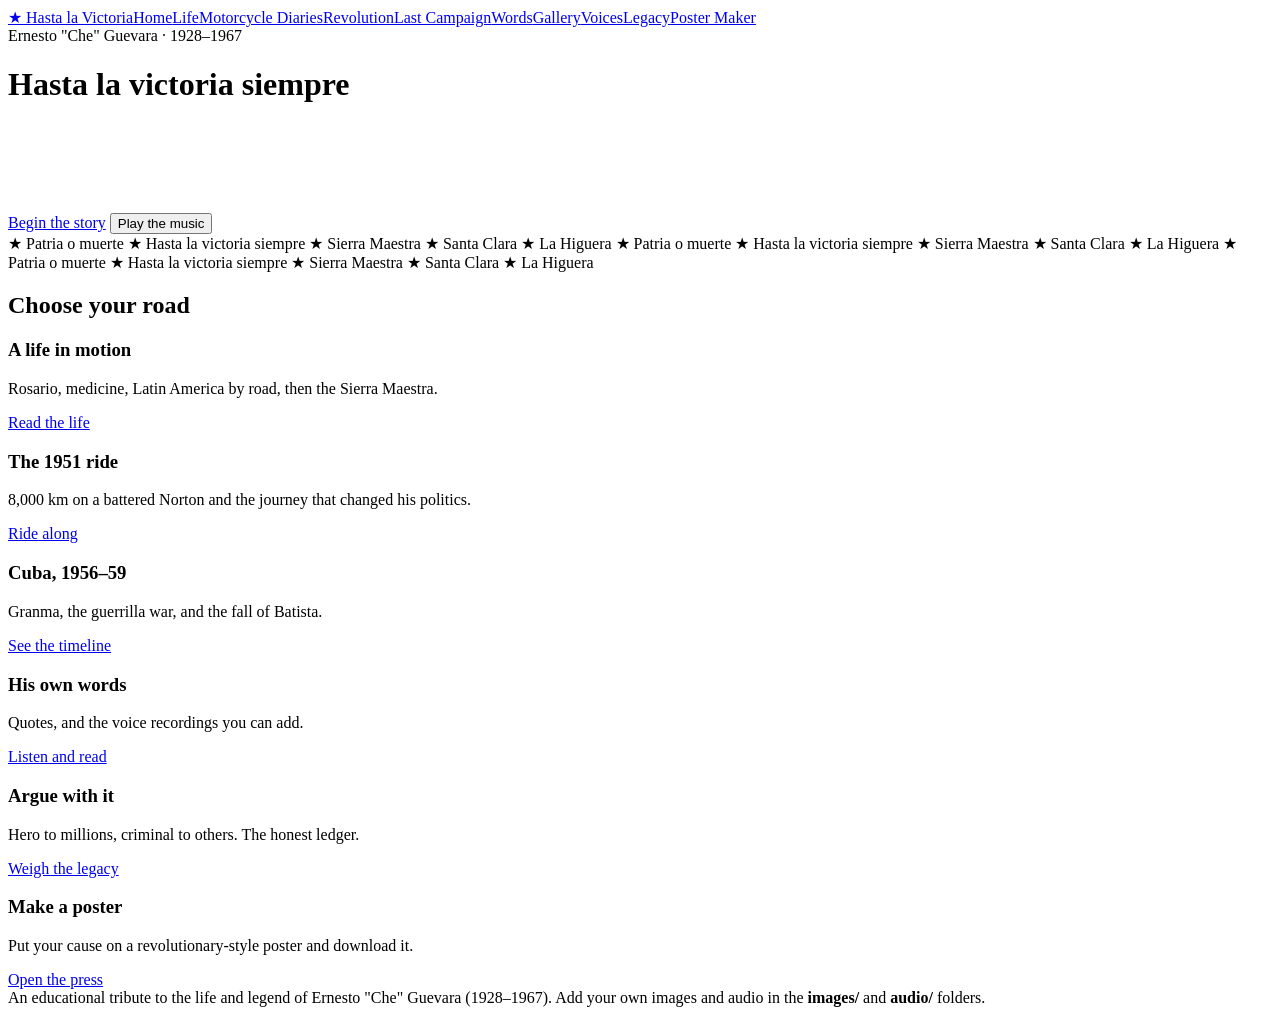
==== index.html @ e0ba7ec7 "Add files via upload" ====
<!doctype html><html lang="en"><head><meta charset="utf-8"><meta name="viewport" content="width=device-width,initial-scale=1"><title>Home | Hasta la Victoria Siempre</title>
<!doctype html><html lang="en"><head><meta charset="utf-8"><meta name="viewport" content="width=device-width,initial-scale=1"><title>Home | Hasta la Victoria Siempre</title>
<link rel="preconnect" href="https://fonts.googleapis.com"><link rel="preconnect" href="https://fonts.gstatic.com" crossorigin>
<link href="https://fonts.googleapis.com/css2?family=Special+Elite&family=Stardos+Stencil:wght@400;700&display=swap" rel="stylesheet"><link rel="stylesheet" href="css/style.css"></head><body>
<header class="nav"><a class="logo" href="index.html">★ Hasta la Victoria</a><a href="index.html" aria-current=page>Home</a><a href="biography.html">Life</a><a href="diaries.html">Motorcycle Diaries</a><a href="revolution.html">Revolution</a><a href="last-campaign.html">Last Campaign</a><a href="words.html">Words</a><a href="gallery.html">Gallery</a><a href="voices.html">Voices</a><a href="legacy.html">Legacy</a><a href="poster.html">Poster Maker</a></header>
<div class="wrap hero"><div><span class="tag">Ernesto "Che" Guevara · 1928–1967</span>
<h1>Hasta la <span>victoria</span> siempre</h1>
<p style="margin:1.4rem 0;font-size:1.2rem;min-height:3.4em"><span class="type" id="type" data-text="Doctor. Traveller. Guerrilla commander. Symbol. Ten pages on the man and the myth."></span></p>
<a class="btn" href="biography.html">Begin the story</a> <button class="btn alt" id="anthem">Play the music</button></div>
<div class="ph tall" data-img="images/che-portrait.jpg" data-note="Main portrait of Che (use a photo you have rights to)" role="img" aria-label="Main portrait of Che (use a photo you have rights to)"></div></div>
<div class="marquee"><div>★ Patria o muerte ★ Hasta la victoria siempre ★ Sierra Maestra ★ Santa Clara ★ La Higuera ★ Patria o muerte ★ Hasta la victoria siempre ★ Sierra Maestra ★ Santa Clara ★ La Higuera ★ Patria o muerte ★ Hasta la victoria siempre ★ Sierra Maestra ★ Santa Clara ★ La Higuera </div></div>
<section><div class="wrap"><h2>Choose your road</h2><div class="grid">
<div class="card"><h3>A life in motion</h3><p>Rosario, medicine, Latin America by road, then the Sierra Maestra.</p><a class="more" href="biography.html">Read the life</a></div>
<div class="card"><h3>The 1951 ride</h3><p>8,000 km on a battered Norton and the journey that changed his politics.</p><a class="more" href="diaries.html">Ride along</a></div>
<div class="card"><h3>Cuba, 1956–59</h3><p>Granma, the guerrilla war, and the fall of Batista.</p><a class="more" href="revolution.html">See the timeline</a></div>
<div class="card"><h3>His own words</h3><p>Quotes, and the voice recordings you can add.</p><a class="more" href="words.html">Listen and read</a></div>
<div class="card"><h3>Argue with it</h3><p>Hero to millions, criminal to others. The honest ledger.</p><a class="more" href="legacy.html">Weigh the legacy</a></div>
<div class="card"><h3>Make a poster</h3><p>Put your cause on a revolutionary-style poster and download it.</p><a class="more" href="poster.html">Open the press</a></div></div></div></section>
<footer>An educational tribute to the life and legend of Ernesto "Che" Guevara (1928–1967). Add your own images and audio in the <b>images/</b> and <b>audio/</b> folders.</footer><script src="js/main.js"></script></body></html>
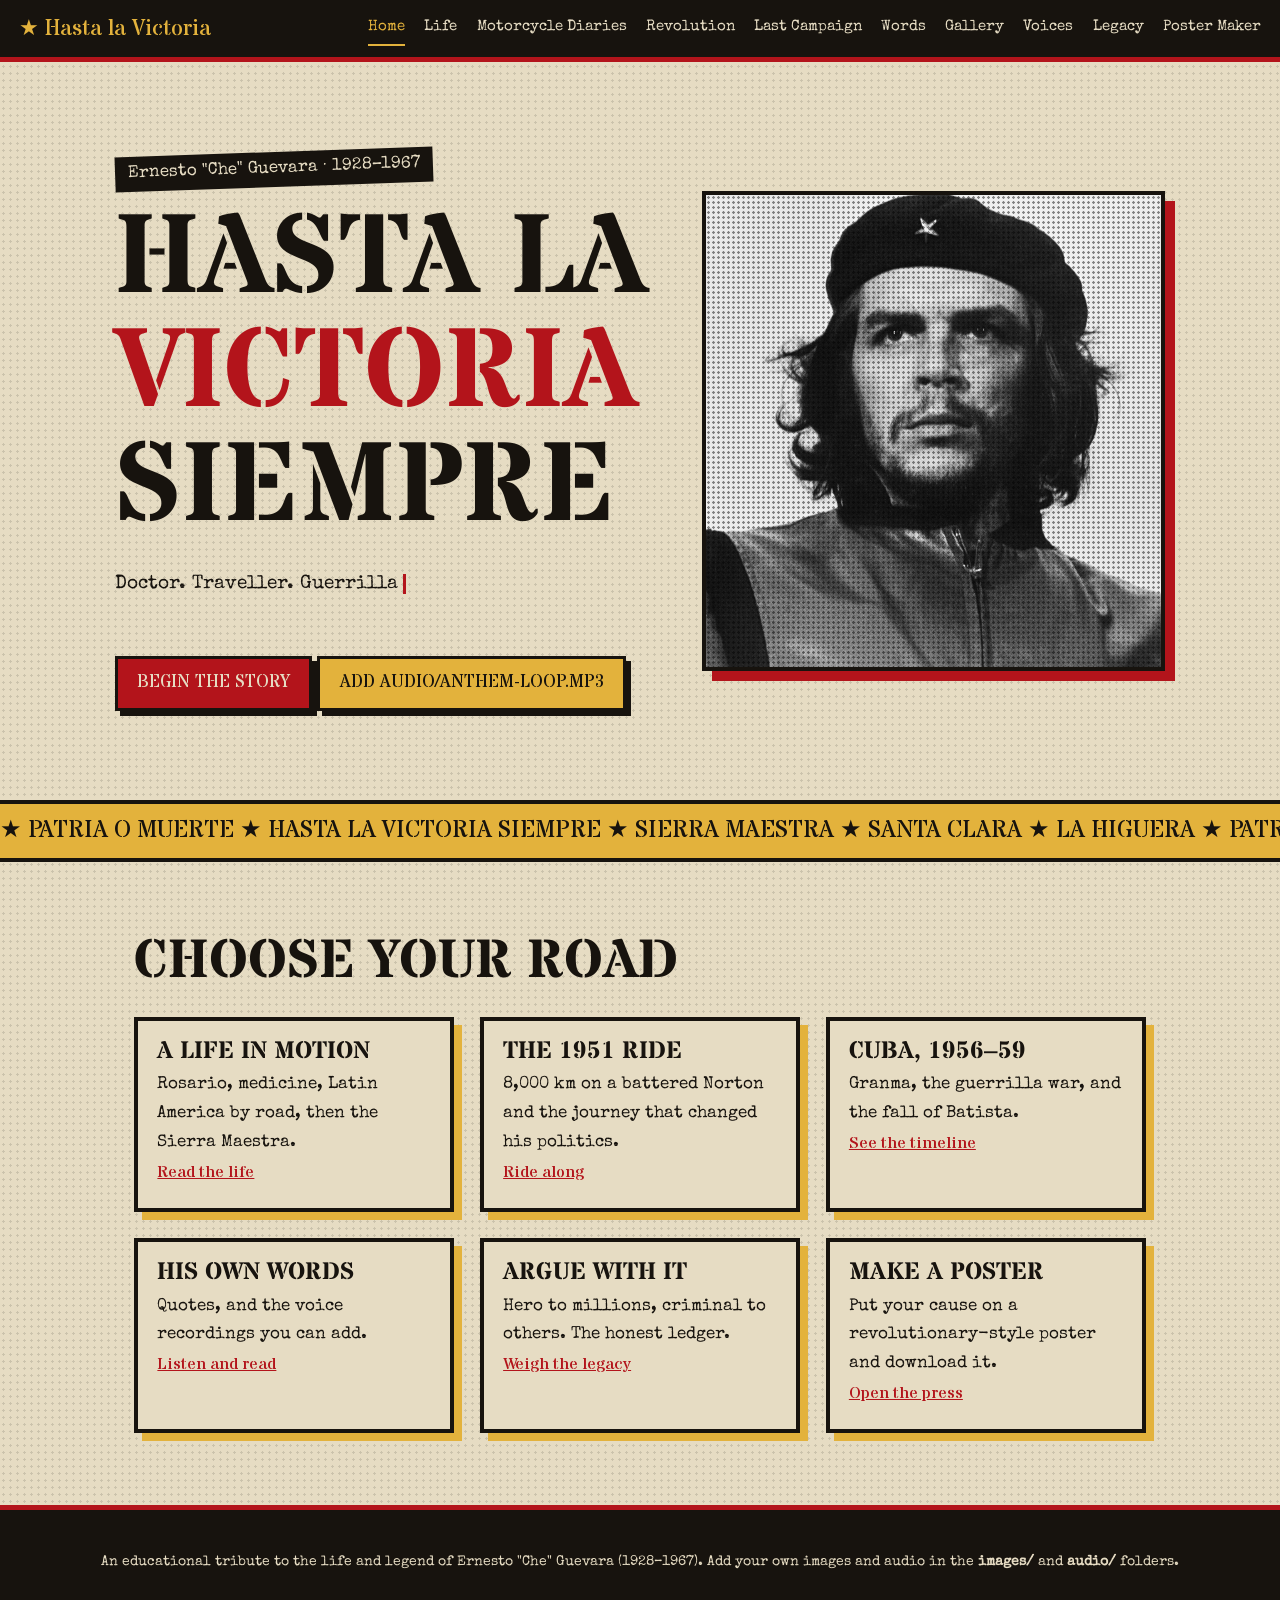
==== commit e471ec72: "Update index.html" ====
--- a/index.html
+++ b/index.html
@@ -1,7 +1,9 @@
 <!doctype html><html lang="en"><head><meta charset="utf-8"><meta name="viewport" content="width=device-width,initial-scale=1"><title>Home | Hasta la Victoria Siempre</title>
 <!doctype html><html lang="en"><head><meta charset="utf-8"><meta name="viewport" content="width=device-width,initial-scale=1"><title>Home | Hasta la Victoria Siempre</title>
 <link rel="preconnect" href="https://fonts.googleapis.com"><link rel="preconnect" href="https://fonts.gstatic.com" crossorigin>
-<link href="https://fonts.googleapis.com/css2?family=Special+Elite&family=Stardos+Stencil:wght@400;700&display=swap" rel="stylesheet"><link rel="stylesheet" href="css/style.css"></head><body>
+<link href="https://fonts.googleapis.com/css2?family=Special+Elite&family=Stardos+Stencil:wght@400;700&display=swap" rel="stylesheet"><link rel="stylesheet" href="css/style.css"><link rel="manifest" href="manifest.json">
+<meta name="theme-color" content="#b3141b">
+<link rel="apple-touch-icon" href="images/logo.png"></head><body>
 <header class="nav"><a class="logo" href="index.html">★ Hasta la Victoria</a><a href="index.html" aria-current=page>Home</a><a href="biography.html">Life</a><a href="diaries.html">Motorcycle Diaries</a><a href="revolution.html">Revolution</a><a href="last-campaign.html">Last Campaign</a><a href="words.html">Words</a><a href="gallery.html">Gallery</a><a href="voices.html">Voices</a><a href="legacy.html">Legacy</a><a href="poster.html">Poster Maker</a></header>
 <div class="wrap hero"><div><span class="tag">Ernesto "Che" Guevara · 1928–1967</span>
 <h1>Hasta la <span>victoria</span> siempre</h1>
@@ -16,4 +18,4 @@
 <div class="card"><h3>His own words</h3><p>Quotes, and the voice recordings you can add.</p><a class="more" href="words.html">Listen and read</a></div>
 <div class="card"><h3>Argue with it</h3><p>Hero to millions, criminal to others. The honest ledger.</p><a class="more" href="legacy.html">Weigh the legacy</a></div>
 <div class="card"><h3>Make a poster</h3><p>Put your cause on a revolutionary-style poster and download it.</p><a class="more" href="poster.html">Open the press</a></div></div></div></section>
-<footer>An educational tribute to the life and legend of Ernesto "Che" Guevara (1928–1967). Add your own images and audio in the <b>images/</b> and <b>audio/</b> folders.</footer><script src="js/main.js"></script></body></html>+<footer>An educational tribute to the life and legend of Ernesto "Che" Guevara (1928–1967). Add your own images and audio in the <b>images/</b> and <b>audio/</b> folders.</footer><script src="js/main.js"></script></body></html>
--- a/css/style.css
+++ b/css/style.css
@@ -0,0 +1,45 @@
+:root{--red:#b3141b;--olive:#3f4a1f;--paper:#e6dcc3;--ink:#17130e;--gold:#e3b23c;--hd:'Stardos Stencil','Impact',serif;--bd:'Special Elite','Courier New',monospace}
+*{box-sizing:border-box;margin:0}
+html{scroll-behavior:smooth}
+body{font:17px/1.7 var(--bd);color:var(--ink);background:var(--paper) radial-gradient(rgba(23,19,14,.13) 1px,transparent 1.4px) 0 0/7px 7px}
+a{color:var(--red)}a:focus-visible,button:focus-visible{outline:3px solid var(--gold);outline-offset:3px}
+h1,h2,h3{font-family:var(--hd);font-weight:700;line-height:1.02;text-transform:uppercase}
+h1{font-size:clamp(2.6rem,9vw,7rem)}h2{font-size:clamp(1.9rem,5vw,3.4rem);margin-bottom:.5em}h3{font-size:1.5rem;margin-bottom:.3em}
+header.nav{position:sticky;top:0;z-index:20;background:var(--ink);color:var(--paper);display:flex;flex-wrap:wrap;align-items:center;gap:.2rem 1.2rem;padding:.6rem 1.2rem;border-bottom:5px solid var(--red)}
+.logo{font-family:var(--hd);font-size:1.4rem;color:var(--gold);text-decoration:none;margin-right:auto}
+header.nav a:not(.logo){color:var(--paper);text-decoration:none;font-size:.95rem;padding:.2rem 0;border-bottom:2px solid transparent}
+header.nav a[aria-current]{border-color:var(--gold);color:var(--gold)}header.nav a:hover{border-color:var(--red)}
+.wrap{max-width:1050px;margin:auto;padding:0 1.2rem}
+section{padding:4.5rem 0}
+.band-red{background:var(--red);color:var(--paper);clip-path:polygon(0 4%,100% 0,100% 96%,0 100%);padding:7rem 0}
+.band-olive{background:var(--olive);color:var(--paper);clip-path:polygon(0 0,100% 4%,100% 100%,0 96%);padding:7rem 0}
+.band-ink{background:var(--ink);color:var(--paper);padding:5rem 0}
+.hero{display:grid;grid-template-columns:1.2fr 1fr;gap:2rem;align-items:center;min-height:82vh;padding:3rem 0}
+.hero h1 span{display:block;color:var(--red)}
+.hero .tag{background:var(--ink);color:var(--paper);display:inline-block;padding:.2rem .8rem;transform:rotate(-2deg);margin-bottom:1rem}
+.type{border-right:3px solid var(--red);padding-right:.3rem;white-space:pre-wrap}
+.ph{position:relative;background:#00000014 center/cover;border:4px solid var(--ink);box-shadow:10px 10px 0 var(--red);min-height:260px;display:grid;place-items:center;text-align:center;font-size:.85rem;overflow:hidden;color:var(--ink)}
+.ph.tall{min-height:480px}.ph.has::after{content:"";position:absolute;inset:0;background:radial-gradient(rgba(0,0,0,.45) 1px,transparent 1.5px) 0 0/5px 5px;mix-blend-mode:multiply}
+.ph:not(.has)::before{content:"★";position:absolute;font-size:12rem;color:var(--red);opacity:.18;line-height:1}
+.ph span{position:relative;padding:1rem;background:var(--paper);border:2px dashed var(--ink);max-width:80%}
+.marquee{background:var(--gold);border-block:4px solid var(--ink);overflow:hidden;white-space:nowrap;font-family:var(--hd);font-size:1.5rem;text-transform:uppercase}
+.marquee div{display:inline-block;padding:.4rem 0;animation:m 28s linear infinite}@keyframes m{to{transform:translateX(-33.33%)}}
+.btn{font:inherit;font-family:var(--hd);text-transform:uppercase;background:var(--red);color:var(--paper);border:3px solid var(--ink);padding:.6rem 1.2rem;cursor:pointer;box-shadow:5px 5px 0 var(--ink);text-decoration:none;display:inline-block;font-size:1.1rem}
+.btn:hover{transform:translate(2px,2px);box-shadow:3px 3px 0 var(--ink)}.btn.alt{background:var(--gold);color:var(--ink)}
+.grid{display:grid;grid-template-columns:repeat(auto-fit,minmax(260px,1fr));gap:1.6rem}
+.card{background:var(--paper);color:var(--ink);border:4px solid var(--ink);padding:1.2rem;box-shadow:8px 8px 0 var(--gold)}
+.card a.more{font-family:var(--hd)}
+.tl{border-left:6px solid var(--gold);margin-left:.6rem;padding-left:1.6rem}
+.tl article{margin-bottom:2.2rem;position:relative;max-width:62ch}.tl article::before{content:"★";position:absolute;left:-2.55rem;top:0;color:var(--red);font-size:1.4rem;line-height:1}
+.band-olive .tl article::before,.band-ink .tl article::before{color:var(--gold)}
+.tl time{font-family:var(--hd);font-size:1.6rem;color:var(--red)}.band-olive .tl time,.band-ink .tl time{color:var(--gold)}
+blockquote{font-size:clamp(1.3rem,3.2vw,2.2rem);line-height:1.3;border-left:8px solid var(--paper);padding-left:1.2rem}
+blockquote cite{display:block;font-size:.9rem;margin-top:.8rem}
+.gal{columns:3 220px;gap:1.2rem}.gal .ph{margin-bottom:1.4rem;cursor:zoom-in}
+#lb{position:fixed;inset:0;background:#000d;display:none;place-items:center;z-index:50}#lb.on{display:grid}#lb img{max-width:92vw;max-height:88vh;border:5px solid var(--paper)}
+audio{width:100%;margin:.6rem 0}.miss{color:var(--red);font-size:.85rem}
+canvas{max-width:100%;border:4px solid var(--ink);box-shadow:8px 8px 0 var(--red)}
+input[type=text]{font:inherit;width:100%;padding:.6rem;border:3px solid var(--ink);background:#fff8;margin:.4rem 0 1rem}
+footer{background:var(--ink);color:var(--paper);text-align:center;padding:2.5rem 1rem;border-top:5px solid var(--red);font-size:.9rem}
+@media(max-width:760px){.hero{grid-template-columns:1fr}.ph.tall{min-height:320px}section{padding:3rem 0}}
+@media(prefers-reduced-motion:reduce){.marquee div{animation:none}html{scroll-behavior:auto}}
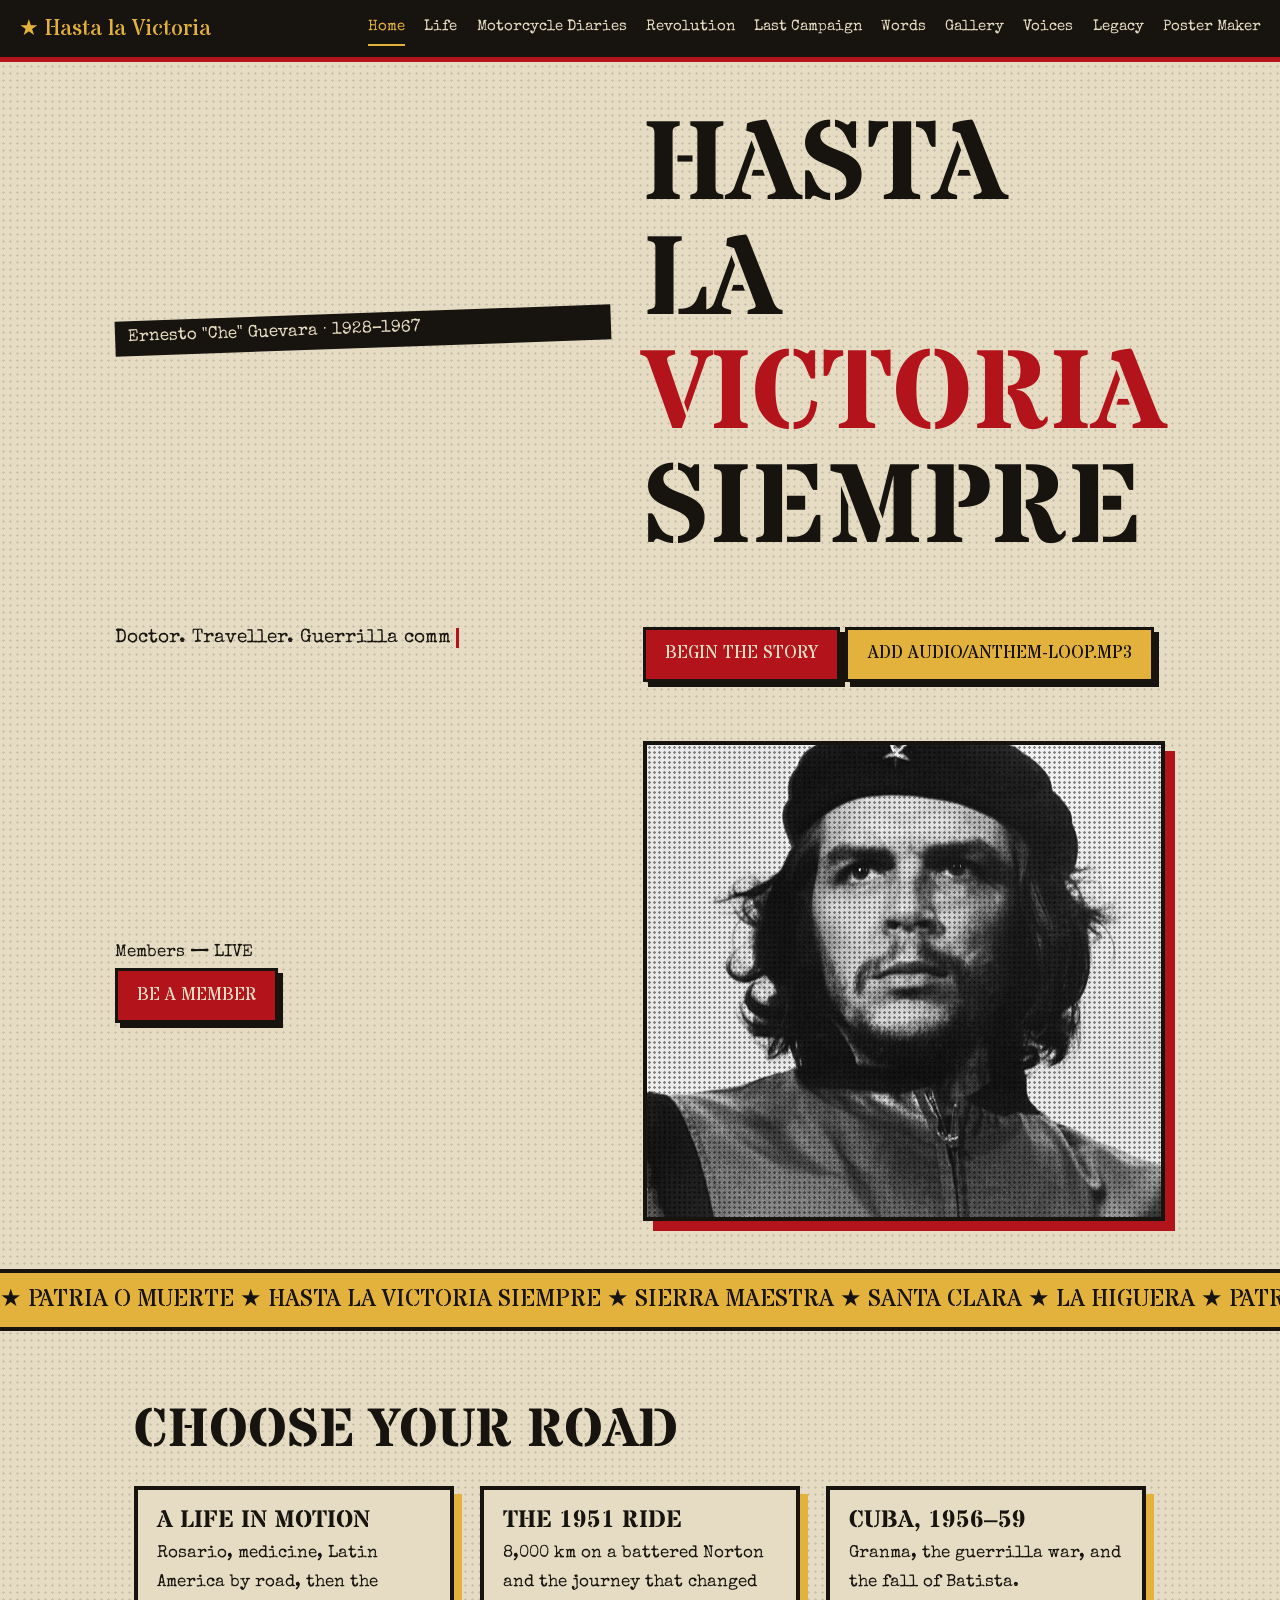
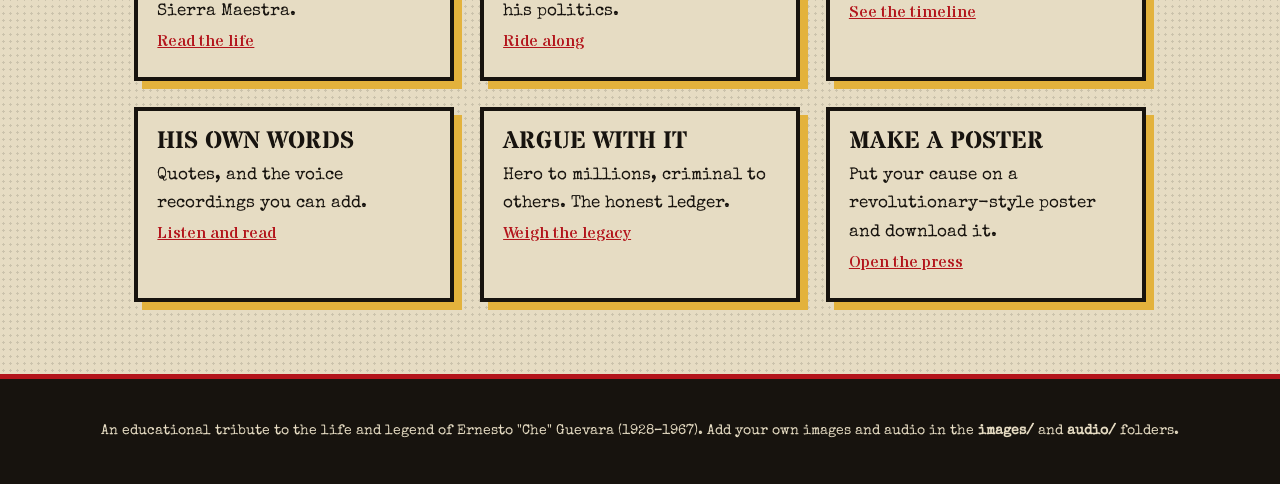
==== commit b0c817e5: "Update index.html" ====
--- a/index.html
+++ b/index.html
@@ -5,10 +5,23 @@
 <meta name="theme-color" content="#b3141b">
 <link rel="apple-touch-icon" href="images/logo.png"></head><body>
 <header class="nav"><a class="logo" href="index.html">★ Hasta la Victoria</a><a href="index.html" aria-current=page>Home</a><a href="biography.html">Life</a><a href="diaries.html">Motorcycle Diaries</a><a href="revolution.html">Revolution</a><a href="last-campaign.html">Last Campaign</a><a href="words.html">Words</a><a href="gallery.html">Gallery</a><a href="voices.html">Voices</a><a href="legacy.html">Legacy</a><a href="poster.html">Poster Maker</a></header>
-<div class="wrap hero"><div><span class="tag">Ernesto "Che" Guevara · 1928–1967</span>
+<div class="wrap hero"><span class="tag">Ernesto "Che" Guevara · 1928–1967</span>
 <h1>Hasta la <span>victoria</span> siempre</h1>
 <p style="margin:1.4rem 0;font-size:1.2rem;min-height:3.4em"><span class="type" id="type" data-text="Doctor. Traveller. Guerrilla commander. Symbol. Ten pages on the man and the myth."></span></p>
-<a class="btn" href="biography.html">Begin the story</a> <button class="btn alt" id="anthem">Play the music</button></div>
+  <div class="hero-actions">
+<a class="btn" href="biography.html">Begin the story</a>
+<button class="btn alt" id="anthem">Play the music</button>
+</div>
+
+<div class="member-actions" aria-label="Ernesto membership">
+  <div class="member-count" aria-live="polite">
+    <span class="member-count-label">Members</span>
+    <strong id="memberCount" aria-label="Current member count">—</strong>
+    <span class="member-live">LIVE</span>
+  </div>
+
+  <a class="btn member-btn" href="form.html">Be a Member</a>
+</div>
 <div class="ph tall" data-img="images/che-portrait.jpg" data-note="Main portrait of Che (use a photo you have rights to)" role="img" aria-label="Main portrait of Che (use a photo you have rights to)"></div></div>
 <div class="marquee"><div>★ Patria o muerte ★ Hasta la victoria siempre ★ Sierra Maestra ★ Santa Clara ★ La Higuera ★ Patria o muerte ★ Hasta la victoria siempre ★ Sierra Maestra ★ Santa Clara ★ La Higuera ★ Patria o muerte ★ Hasta la victoria siempre ★ Sierra Maestra ★ Santa Clara ★ La Higuera </div></div>
 <section><div class="wrap"><h2>Choose your road</h2><div class="grid">
